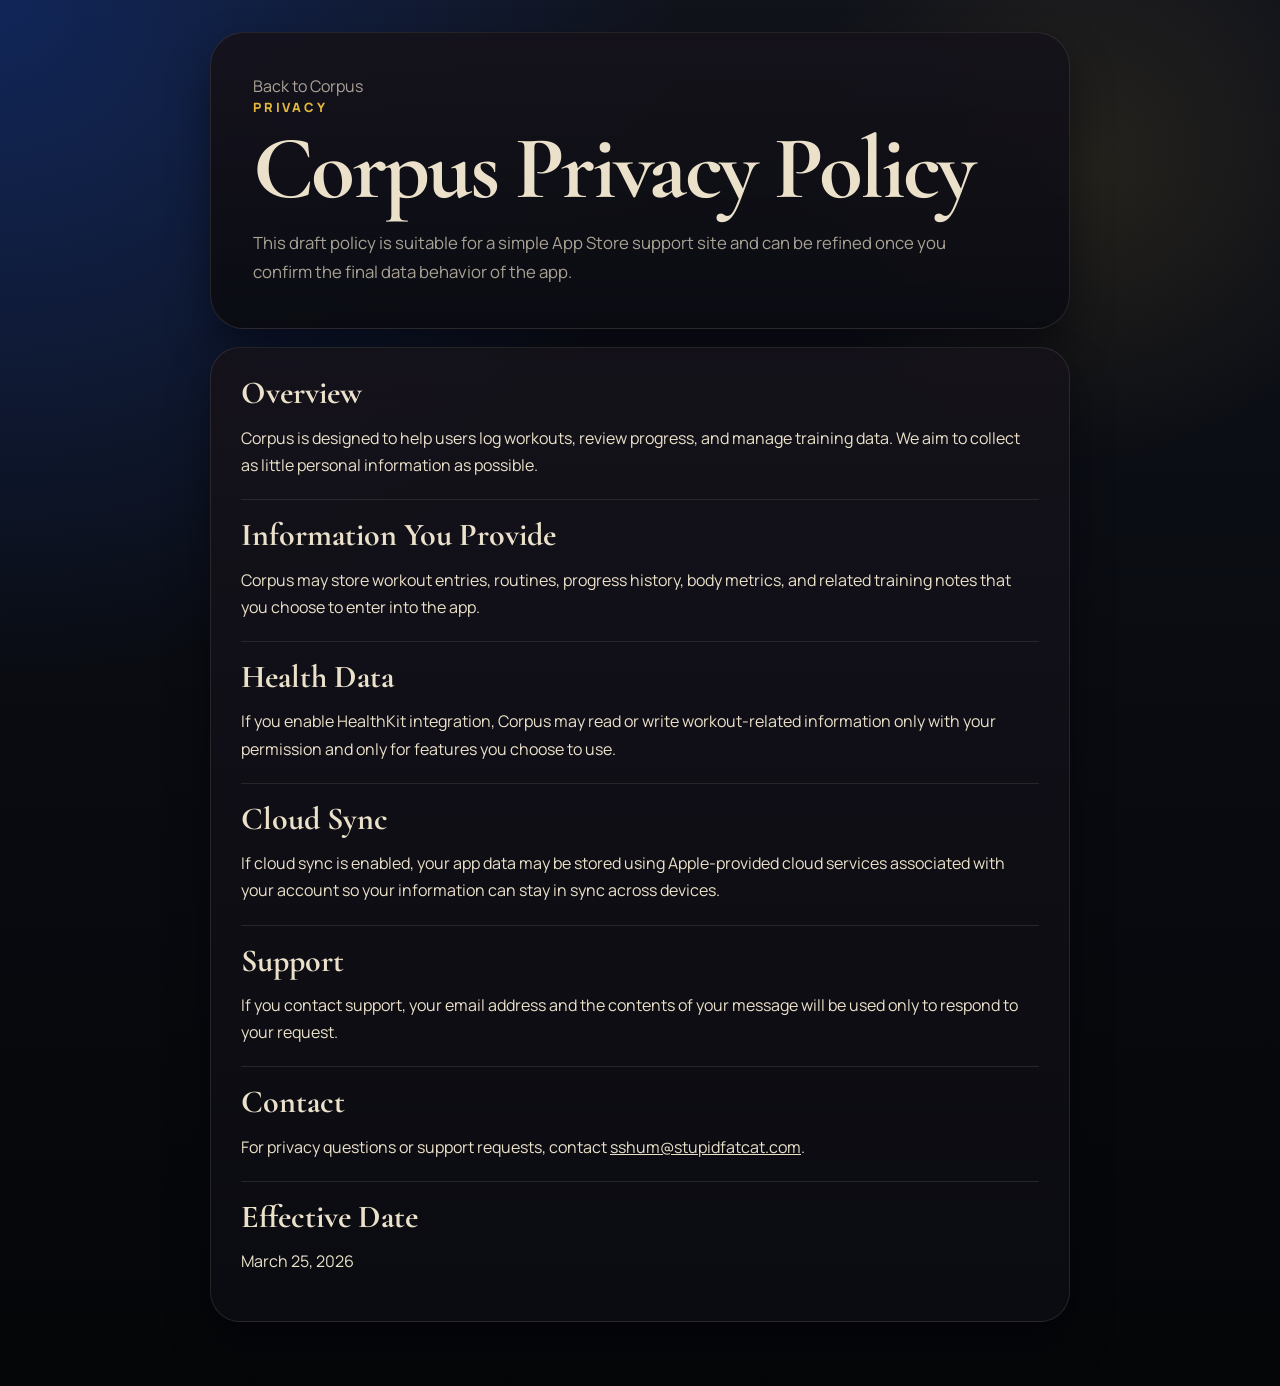
==== privacy.html @ 45aef00e "Initial GitHub Pages site for Corpus" ====
<!DOCTYPE html>
<html lang="en">
<head>
  <meta charset="UTF-8">
  <meta name="viewport" content="width=device-width, initial-scale=1.0">
  <title>Corpus Privacy Policy</title>
  <meta
    name="description"
    content="Privacy policy for Corpus."
  >
  <link rel="preconnect" href="https://fonts.googleapis.com">
  <link rel="preconnect" href="https://fonts.gstatic.com" crossorigin>
  <link
    href="https://fonts.googleapis.com/css2?family=Cormorant+Garamond:wght@500;600;700&family=Manrope:wght@400;500;600;700;800&display=swap"
    rel="stylesheet"
  >
  <link rel="stylesheet" href="./styles.css">
</head>
<body>
  <div class="page-shell narrow-shell">
    <header class="subpage-header">
      <a class="back-link" href="./index.html">Back to Corpus</a>
      <p class="eyebrow">Privacy</p>
      <h1>Corpus Privacy Policy</h1>
      <p class="lede">
        This draft policy is suitable for a simple App Store support site and can be refined
        once you confirm the final data behavior of the app.
      </p>
    </header>

    <main class="policy-card">
      <section>
        <h2>Overview</h2>
        <p>
          Corpus is designed to help users log workouts, review progress, and manage training data.
          We aim to collect as little personal information as possible.
        </p>
      </section>

      <section>
        <h2>Information You Provide</h2>
        <p>
          Corpus may store workout entries, routines, progress history, body metrics, and related
          training notes that you choose to enter into the app.
        </p>
      </section>

      <section>
        <h2>Health Data</h2>
        <p>
          If you enable HealthKit integration, Corpus may read or write workout-related information
          only with your permission and only for features you choose to use.
        </p>
      </section>

      <section>
        <h2>Cloud Sync</h2>
        <p>
          If cloud sync is enabled, your app data may be stored using Apple-provided cloud services
          associated with your account so your information can stay in sync across devices.
        </p>
      </section>

      <section>
        <h2>Support</h2>
        <p>
          If you contact support, your email address and the contents of your message will be used
          only to respond to your request.
        </p>
      </section>

      <section>
        <h2>Contact</h2>
        <p>
          For privacy questions or support requests, contact
          <a href="mailto:sshum@stupidfatcat.com">sshum@stupidfatcat.com</a>.
        </p>
      </section>

      <section>
        <h2>Effective Date</h2>
        <p>March 25, 2026</p>
      </section>
    </main>
  </div>
</body>
</html>
---- styles.css ----
:root {
  --bg: #090b11;
  --bg-top: #11285f;
  --bg-panel: rgba(24, 19, 26, 0.9);
  --bg-panel-strong: rgba(15, 14, 20, 0.94);
  --text: #ebe1ca;
  --muted: rgba(235, 225, 202, 0.7);
  --gold: #e3b83b;
  --gold-soft: rgba(227, 184, 59, 0.16);
  --line: rgba(235, 225, 202, 0.11);
  --shadow: rgba(2, 3, 8, 0.45);
  --max-width: 1180px;
}

* {
  box-sizing: border-box;
}

html {
  scroll-behavior: smooth;
}

body {
  margin: 0;
  min-height: 100vh;
  color: var(--text);
  background:
    radial-gradient(circle at top left, rgba(17, 40, 95, 0.9), transparent 36%),
    radial-gradient(circle at 85% 12%, rgba(227, 184, 59, 0.1), transparent 18%),
    linear-gradient(180deg, #11131b 0%, var(--bg) 52%, #050608 100%);
  font-family: "Manrope", sans-serif;
}

body::before {
  content: "";
  position: fixed;
  inset: 0;
  pointer-events: none;
  background-image:
    linear-gradient(rgba(255, 255, 255, 0.03) 1px, transparent 1px),
    linear-gradient(90deg, rgba(255, 255, 255, 0.03) 1px, transparent 1px);
  background-size: 44px 44px;
  mask-image: linear-gradient(180deg, rgba(0, 0, 0, 0.3), black 25%, transparent 100%);
  opacity: 0.18;
}

a {
  color: inherit;
}

.page-shell {
  width: min(calc(100% - 32px), var(--max-width));
  margin: 0 auto;
  padding: 20px 0 64px;
}

.narrow-shell {
  max-width: 860px;
}

.topbar,
.hero-grid,
.card-grid,
.support-strip {
  animation: rise 700ms ease both;
}

.topbar {
  display: flex;
  align-items: center;
  justify-content: space-between;
  gap: 16px;
  padding: 18px 20px;
  border: 1px solid var(--line);
  border-radius: 24px;
  background: rgba(8, 10, 16, 0.52);
  backdrop-filter: blur(14px);
}

.brand-mark {
  display: flex;
  align-items: center;
  gap: 12px;
}

.brand-icon {
  width: 42px;
  height: 42px;
  border-radius: 11px;
  box-shadow: 0 14px 28px rgba(0, 0, 0, 0.25);
}

.brand-word,
h1,
h2,
h3 {
  font-family: "Cormorant Garamond", serif;
}

.brand-word {
  font-size: 1.45rem;
  font-weight: 700;
  letter-spacing: 0.03em;
}

.topbar-links {
  display: flex;
  align-items: center;
  gap: 18px;
}

.topbar-links a,
.back-link {
  color: var(--muted);
  text-decoration: none;
}

.topbar-links a:hover,
.back-link:hover,
.support-strip a:hover {
  color: var(--gold);
}

.hero {
  padding-top: 6px;
}

.hero-grid {
  display: grid;
  grid-template-columns: 1.15fr 0.85fr;
  gap: 28px;
  padding: 34px 0 18px;
}

.hero-copy,
.hero-panel,
.info-card,
.support-strip,
.policy-card,
.subpage-header {
  border: 1px solid var(--line);
  background: linear-gradient(180deg, rgba(21, 18, 26, 0.92), rgba(11, 12, 18, 0.96));
  box-shadow: 0 22px 44px var(--shadow);
}

.hero-copy,
.subpage-header {
  border-radius: 34px;
  padding: 42px;
}

.eyebrow {
  margin: 0 0 10px;
  color: var(--gold);
  font-size: 0.8rem;
  font-weight: 800;
  letter-spacing: 0.22em;
  text-transform: uppercase;
}

h1 {
  margin: 0;
  font-size: clamp(3.4rem, 7vw, 5.7rem);
  line-height: 0.9;
  letter-spacing: -0.03em;
}

.lede {
  max-width: 44rem;
  margin: 20px 0 0;
  color: var(--muted);
  font-size: 1.05rem;
  line-height: 1.7;
}

.hero-actions {
  display: flex;
  flex-wrap: wrap;
  gap: 14px;
  margin-top: 30px;
}

.button {
  display: inline-flex;
  align-items: center;
  justify-content: center;
  min-height: 48px;
  padding: 0 18px;
  border-radius: 999px;
  text-decoration: none;
  font-weight: 800;
  letter-spacing: 0.02em;
  transition: transform 180ms ease, box-shadow 180ms ease, border-color 180ms ease;
}

.button:hover {
  transform: translateY(-1px);
}

.button.primary {
  color: #121318;
  background: linear-gradient(180deg, #f2cb5f 0%, var(--gold) 100%);
  box-shadow: 0 12px 24px rgba(227, 184, 59, 0.28);
}

.button.secondary {
  border: 1px solid rgba(227, 184, 59, 0.32);
  background: rgba(227, 184, 59, 0.08);
  color: var(--text);
}

.meta {
  margin-top: 18px;
  color: rgba(235, 225, 202, 0.55);
  font-size: 0.92rem;
}

.hero-panel {
  position: relative;
  overflow: hidden;
  border-radius: 34px;
  padding: 20px;
}

.panel-frame {
  position: relative;
  min-height: 100%;
  padding: 22px;
  border-radius: 26px;
  border: 1px solid rgba(227, 184, 59, 0.14);
  background:
    linear-gradient(180deg, rgba(9, 11, 17, 0.42), rgba(9, 11, 17, 0.74)),
    linear-gradient(135deg, rgba(17, 40, 95, 0.3), rgba(227, 184, 59, 0.05));
}

.panel-glow {
  position: absolute;
  inset: auto -40px -60px auto;
  width: 220px;
  height: 220px;
  border-radius: 50%;
  background: radial-gradient(circle, rgba(227, 184, 59, 0.24), transparent 65%);
}

.stat-card {
  display: inline-flex;
  flex-direction: column;
  gap: 6px;
  padding: 16px 18px;
  border-radius: 20px;
  background: rgba(9, 11, 17, 0.68);
  border: 1px solid rgba(235, 225, 202, 0.08);
}

.stat-label {
  color: var(--muted);
  font-size: 0.78rem;
  letter-spacing: 0.18em;
  text-transform: uppercase;
}

.feature-list {
  display: grid;
  gap: 14px;
  margin-top: 18px;
}

.feature-list article,
.info-card {
  position: relative;
  padding: 20px;
  border-radius: 22px;
  background: rgba(8, 10, 16, 0.68);
  border: 1px solid rgba(235, 225, 202, 0.08);
}

.feature-list span {
  color: var(--gold);
  font-size: 0.82rem;
  font-weight: 800;
  letter-spacing: 0.2em;
}

h2 {
  margin: 0;
  font-size: clamp(2rem, 4vw, 3.4rem);
  line-height: 0.95;
}

h3 {
  margin: 10px 0 8px;
  font-size: 1.9rem;
}

.feature-list h2 {
  margin-top: 10px;
  font-size: 1.8rem;
}

p {
  line-height: 1.7;
}

.section {
  padding-top: 24px;
}

.section-heading {
  margin-bottom: 18px;
}

.card-grid {
  display: grid;
  grid-template-columns: repeat(3, minmax(0, 1fr));
  gap: 18px;
}

.info-card {
  border-radius: 28px;
  padding: 26px;
}

.support-strip {
  display: flex;
  align-items: center;
  justify-content: space-between;
  gap: 18px;
  border-radius: 30px;
  padding: 28px 30px;
}

.subpage-header {
  margin-top: 12px;
}

.policy-card {
  margin-top: 18px;
  border-radius: 30px;
  padding: 30px;
}

.policy-card section + section {
  margin-top: 20px;
  padding-top: 20px;
  border-top: 1px solid var(--line);
}

.policy-card h2 {
  font-size: 2rem;
  margin-bottom: 8px;
}

@keyframes rise {
  from {
    opacity: 0;
    transform: translateY(16px);
  }
  to {
    opacity: 1;
    transform: translateY(0);
  }
}

@media (max-width: 900px) {
  .hero-grid,
  .card-grid,
  .support-strip {
    grid-template-columns: 1fr;
    flex-direction: column;
    align-items: flex-start;
  }

  .hero-copy,
  .subpage-header,
  .policy-card {
    padding: 28px;
  }

  h1 {
    font-size: clamp(2.8rem, 14vw, 4.4rem);
  }
}

@media (max-width: 640px) {
  .page-shell {
    width: min(calc(100% - 20px), var(--max-width));
    padding-bottom: 42px;
  }

  .topbar {
    flex-direction: column;
    align-items: flex-start;
  }

  .topbar-links {
    gap: 14px;
  }

  .hero-copy,
  .hero-panel,
  .info-card,
  .support-strip,
  .subpage-header,
  .policy-card {
    border-radius: 24px;
  }
}
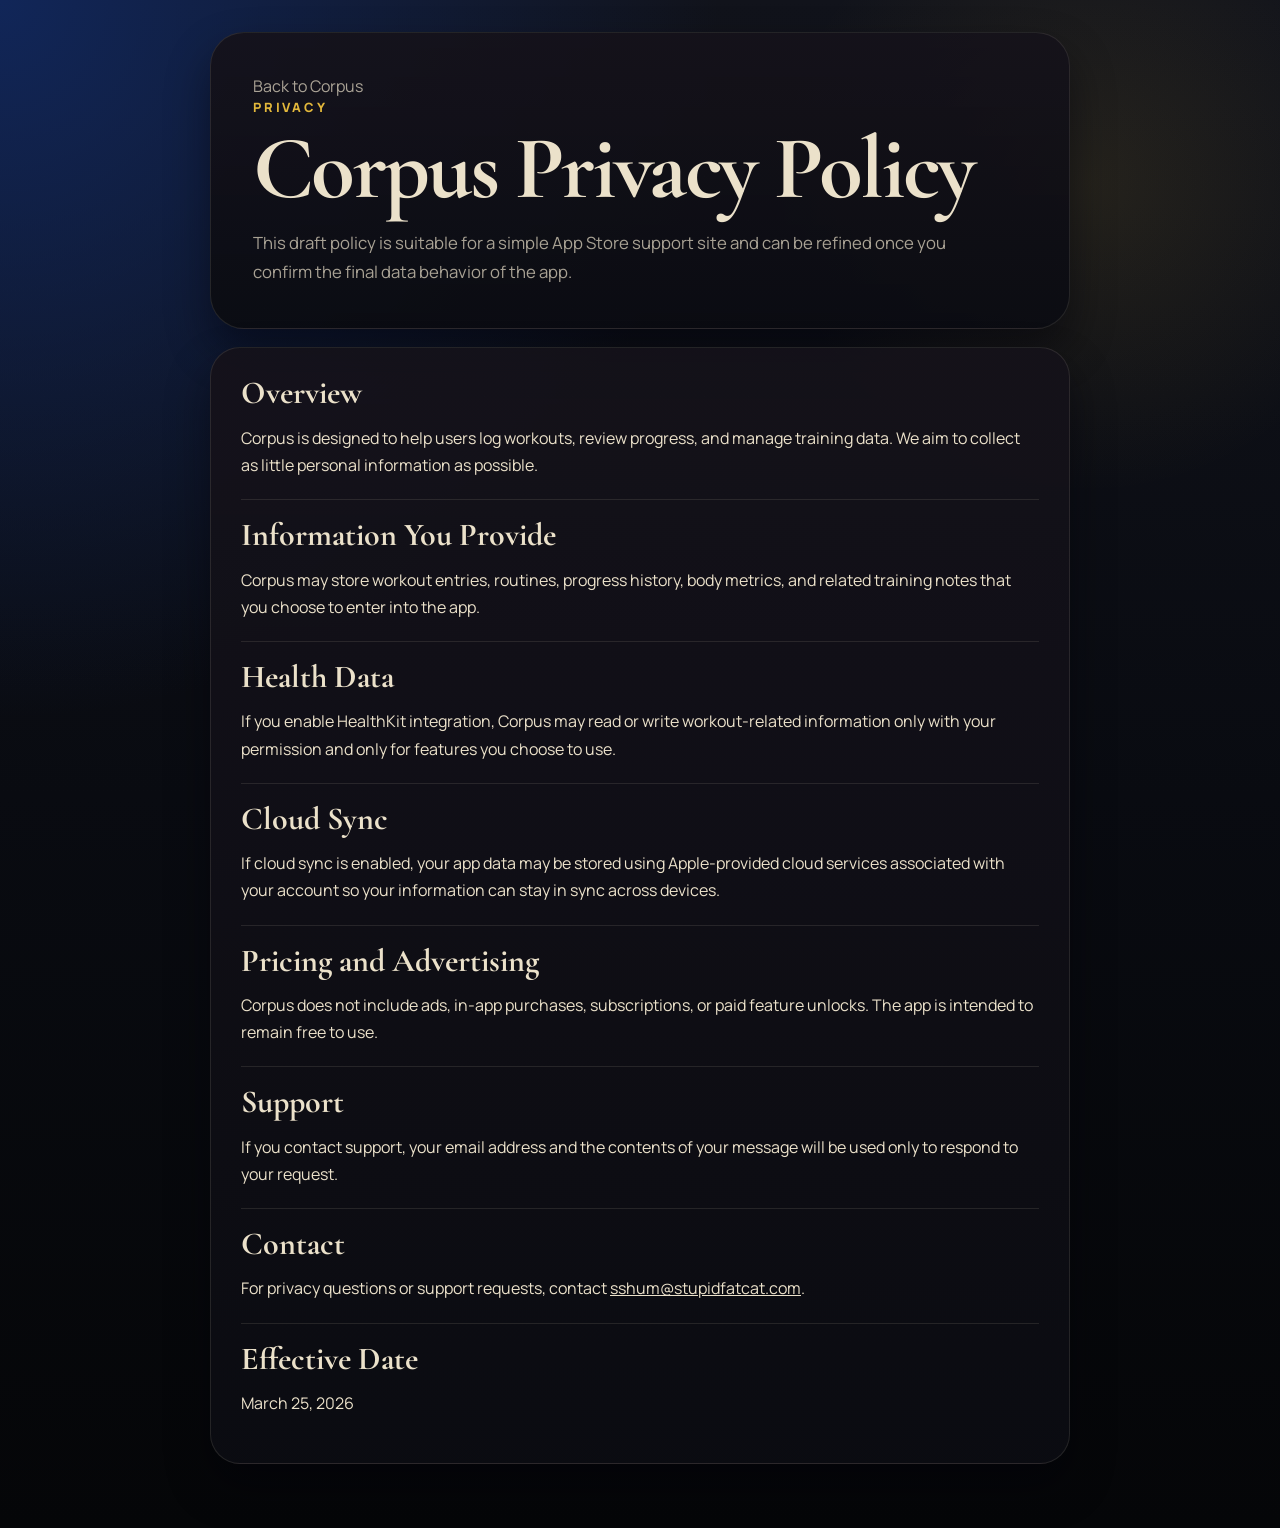
==== commit 4e085c67: "Add free forever statement to site copy" ====
--- a/privacy.html
+++ b/privacy.html
@@ -62,6 +62,14 @@
       </section>
 
       <section>
+        <h2>Pricing and Advertising</h2>
+        <p>
+          Corpus does not include ads, in-app purchases, subscriptions, or paid feature unlocks.
+          The app is intended to remain free to use.
+        </p>
+      </section>
+
+      <section>
         <h2>Support</h2>
         <p>
           If you contact support, your email address and the contents of your message will be used
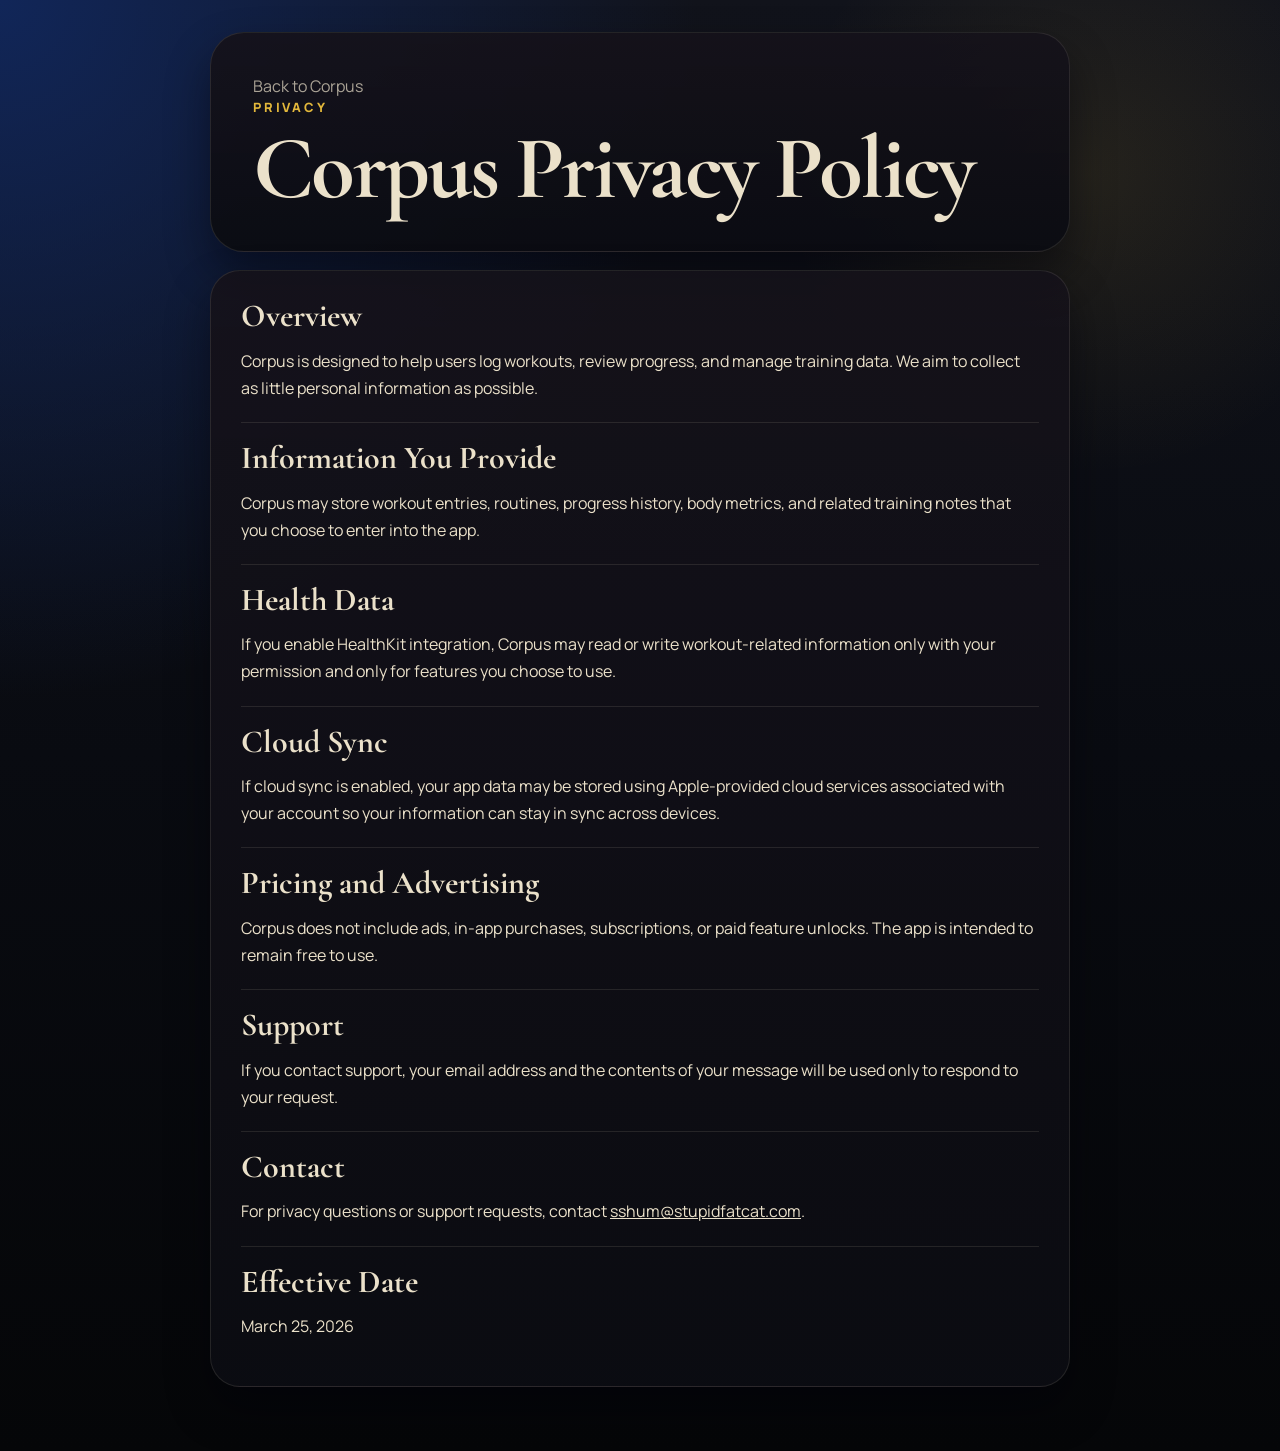
==== commit 2ed81cc4: "Tighten privacy copy and section spacing" ====
--- a/privacy.html
+++ b/privacy.html
@@ -22,10 +22,6 @@
       <a class="back-link" href="./index.html">Back to Corpus</a>
       <p class="eyebrow">Privacy</p>
       <h1>Corpus Privacy Policy</h1>
-      <p class="lede">
-        This draft policy is suitable for a simple App Store support site and can be refined
-        once you confirm the final data behavior of the app.
-      </p>
     </header>
 
     <main class="policy-card">
--- a/styles.css
+++ b/styles.css
@@ -303,6 +303,7 @@
 
 .section {
   padding-top: 24px;
+  margin-top: 8px;
 }
 
 .section-heading {
